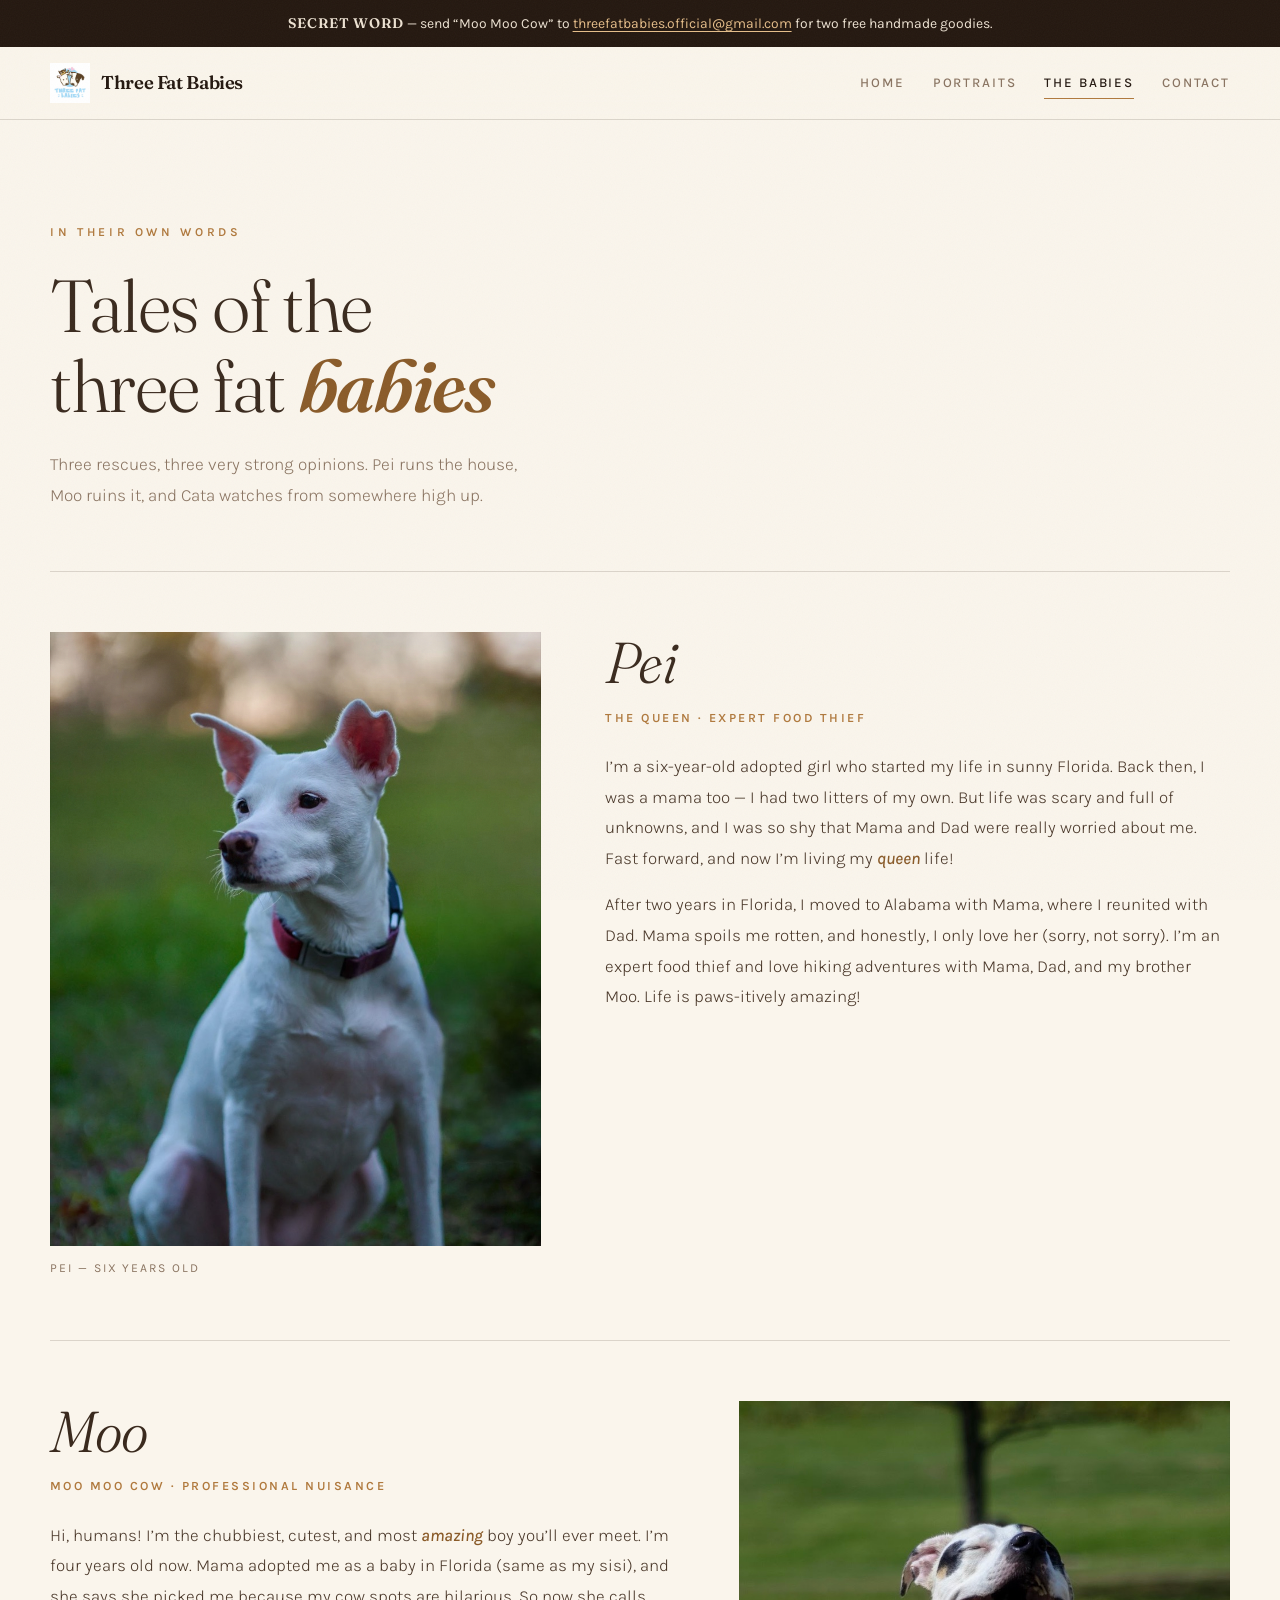
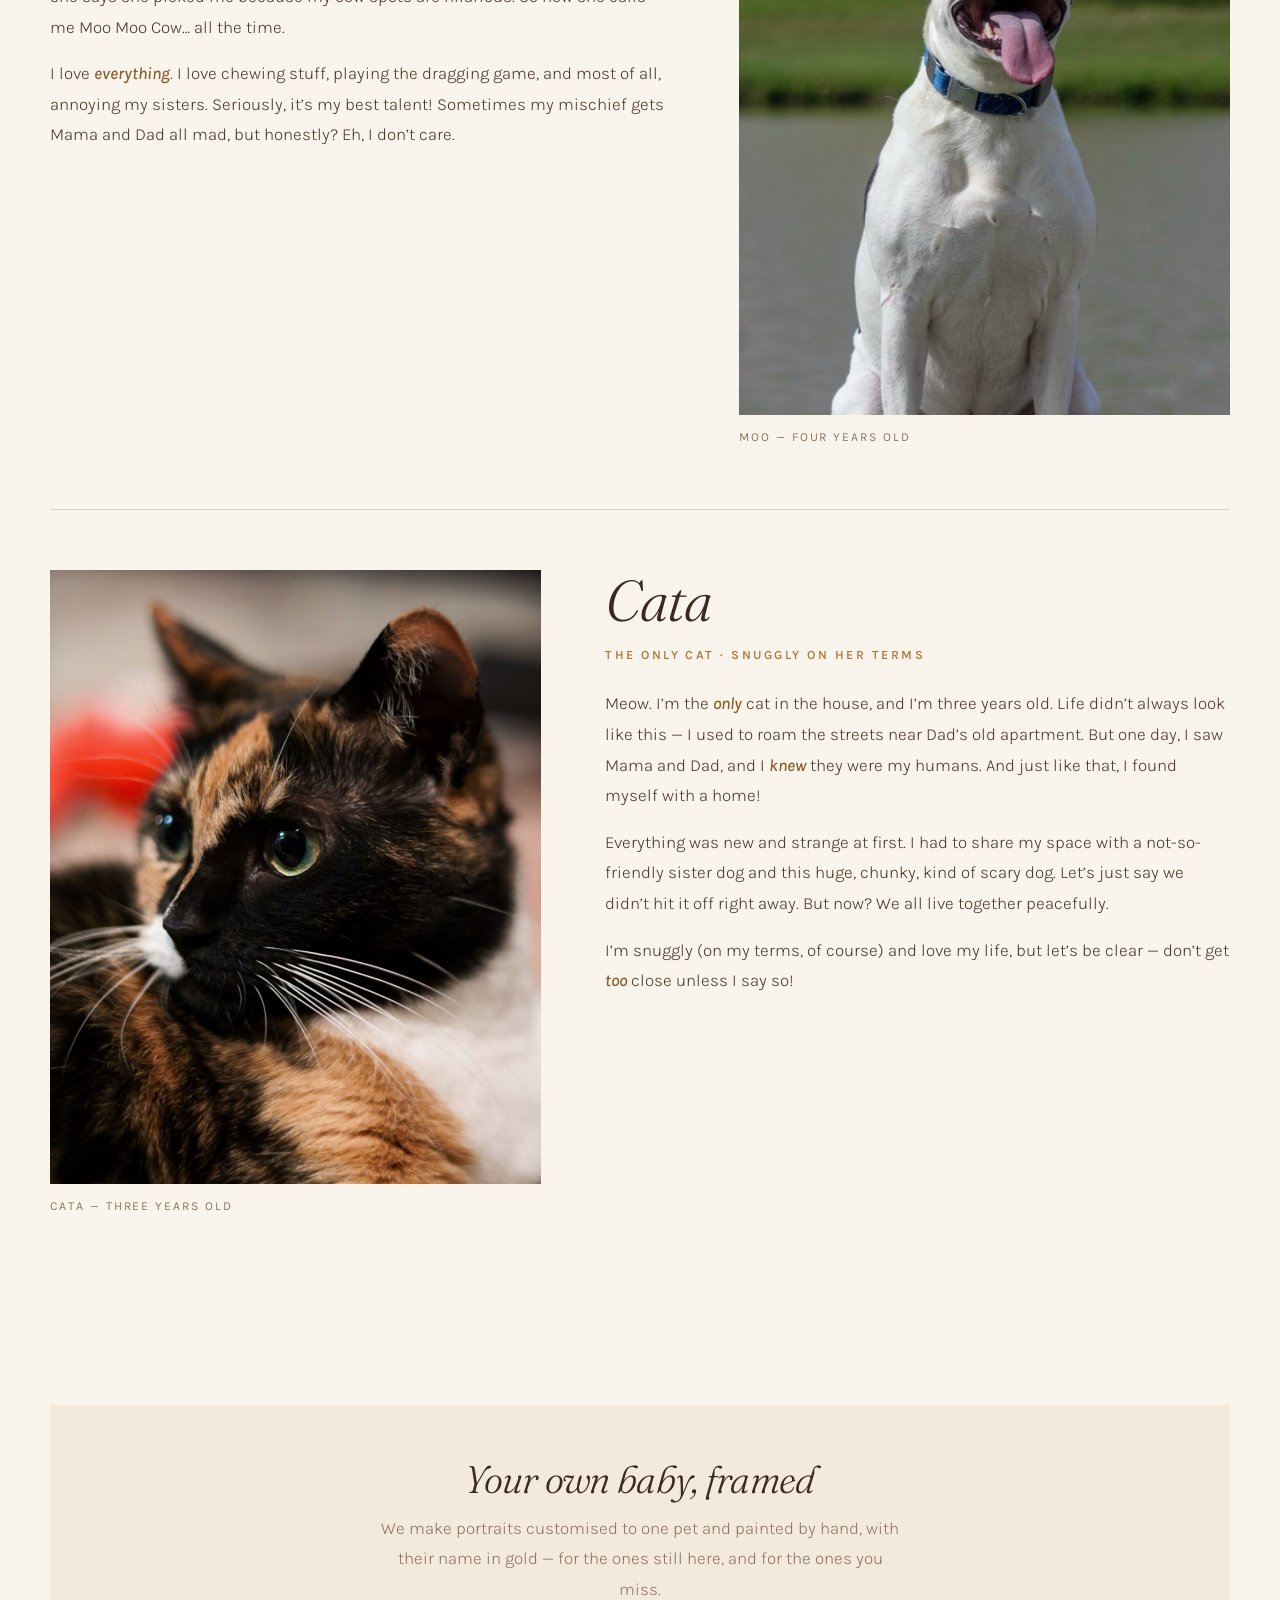
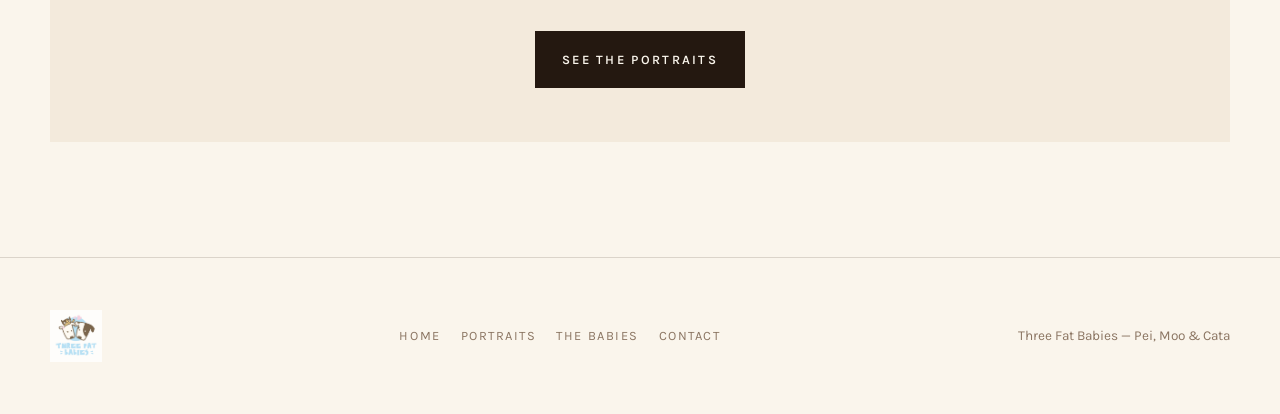
==== babies/index.html @ aceafed8 "Ship the Atelier design as a four-page memorial-first site Keeps version 2 and drops the other four." ====
<!DOCTYPE html>
<html lang="en">
<head>
<meta charset="utf-8">
<meta name="viewport" content="width=device-width, initial-scale=1">
<title>The Babies — Three Fat Babies</title>
<meta name="description" content="Tales of Pei, Moo and Cata — three rescues, three very strong opinions, in their own words.">
<link rel="icon" href="../assets/logo.png">
<link rel="preconnect" href="https://fonts.googleapis.com">
<link rel="preconnect" href="https://fonts.gstatic.com" crossorigin>
<link href="https://fonts.googleapis.com/css2?family=Fraunces:ital,opsz,wght@0,9..144,300;0,9..144,400;0,9..144,600;1,9..144,400&family=Karla:wght@300;400;500;600&display=swap" rel="stylesheet">
<link rel="stylesheet" href="../assets/site.css">
</head>
<body>
<a class="skip" href="#main">Skip to content</a>

<div class="ribbon">
  <b>SECRET WORD</b> — send &ldquo;Moo Moo Cow&rdquo; to
  <a href="mailto:threefatbabies.official@gmail.com?subject=Moo%20Moo%20Cow">threefatbabies.official@gmail.com</a> for two free handmade goodies.
</div>

<header class="top">
  <div class="wrap top-in">
    <a class="brand" href="../index.html"><img src="../assets/logo.png" alt=""><span>Three Fat Babies</span></a>
    <nav class="links" id="links"><a href="../index.html">Home</a><a href="../portraits/index.html">Portraits</a><a href="../babies/index.html" aria-current="page">The Babies</a><a href="../contact/index.html">Contact</a></nav>
    <button class="burger" id="burger" aria-label="Menu" aria-expanded="false" aria-controls="links">Menu</button>
  </div>
</header>

<main id="main">
<section class="phero wrap">
  <div class="kicker">In their own words</div>
  <h1>Tales of the<br>three fat <em>babies</em></h1>
  <p class="lede">Three rescues, three very strong opinions. Pei runs the house, Moo ruins it,
  and Cata watches from somewhere high up.</p>
</section>

<div class="wrap">
  <article class="pet rv">
    <div class="pet-media">
      <img src="../assets/pei.jpg" alt="Pei, a white dog with large pink ears, sitting in evening grass">
      <div class="pet-cap">Pei — six years old</div>
    </div>
    <div class="pet-body">
      <h3>Pei</h3>
      <div class="pet-role">The Queen &middot; Expert Food Thief</div>
      <p>I&rsquo;m a six-year-old adopted girl who started my life in sunny Florida. Back then, I was a mama
      too &mdash; I had two litters of my own. But life was scary and full of unknowns, and I was so shy that
      Mama and Dad were really worried about me. Fast forward, and now I&rsquo;m living my <em>queen</em> life!</p>
      <p>After two years in Florida, I moved to Alabama with Mama, where I reunited with Dad. Mama spoils me
      rotten, and honestly, I only love her (sorry, not sorry). I&rsquo;m an expert food thief and love hiking
      adventures with Mama, Dad, and my brother Moo. Life is paws-itively amazing!</p>
    </div>
  </article>

  <article class="pet rv">
    <div class="pet-media">
      <img src="../assets/moo.jpg" alt="Moo, a white dog with black cow-like spots, laughing with his tongue out" loading="lazy">
      <div class="pet-cap">Moo — four years old</div>
    </div>
    <div class="pet-body">
      <h3>Moo</h3>
      <div class="pet-role">Moo Moo Cow &middot; Professional Nuisance</div>
      <p>Hi, humans! I&rsquo;m the chubbiest, cutest, and most <em>amazing</em> boy you&rsquo;ll ever meet. I&rsquo;m four years
      old now. Mama adopted me as a baby in Florida (same as my sisi), and she says she picked me because my
      cow spots are hilarious. So now she calls me Moo Moo Cow&hellip; all the time.</p>
      <p>I love <em>everything</em>. I love chewing stuff, playing the dragging game, and most of all,
      annoying my sisters. Seriously, it&rsquo;s my best talent! Sometimes my mischief gets Mama and Dad all mad,
      but honestly? Eh, I don&rsquo;t care.</p>
    </div>
  </article>

  <article class="pet rv">
    <div class="pet-media">
      <img src="../assets/cata.jpg" alt="Cata, a tortoiseshell cat with green eyes, looking off to the side" loading="lazy">
      <div class="pet-cap">Cata — three years old</div>
    </div>
    <div class="pet-body">
      <h3>Cata</h3>
      <div class="pet-role">The Only Cat &middot; Snuggly On Her Terms</div>
      <p>Meow. I&rsquo;m the <em>only</em> cat in the house, and I&rsquo;m three years old. Life didn&rsquo;t always look like
      this &mdash; I used to roam the streets near Dad&rsquo;s old apartment. But one day, I saw Mama and Dad, and I
      <em>knew</em> they were my humans. And just like that, I found myself with a home!</p>
      <p>Everything was new and strange at first. I had to share my space with a not-so-friendly sister dog
      and this huge, chunky, kind of scary dog. Let&rsquo;s just say we didn&rsquo;t hit it off right away. But now? We
      all live together peacefully.</p>
      <p>I&rsquo;m snuggly (on my terms, of course) and love my life, but let&rsquo;s be clear &mdash; don&rsquo;t get
      <em>too</em> close unless I say so!</p>
    </div>
  </article>
</div>

<section class="wrap" style="padding-top:clamp(34px,5vw,60px)">
  <div class="commission rv">
    <h3>Your own baby, framed</h3>
    <p>We make portraits customised to one pet and painted by hand, with their name in gold &mdash;
    for the ones still here, and for the ones you miss.</p>
    <div style="margin-top:26px"><a class="btn solid" href="../portraits/index.html">See the portraits</a></div>
  </div>
</section>
</main>

<footer>
  <div class="wrap foot-in">
    <img src="../assets/logo.png" alt="">
    <nav class="foot-nav"><a href="../index.html">Home</a><a href="../portraits/index.html">Portraits</a><a href="../babies/index.html">The Babies</a><a href="../contact/index.html">Contact</a></nav>
    <p>Three Fat Babies — Pei, Moo &amp; Cata</p>
  </div>
</footer>

<script>
(function(){
  var b=document.getElementById('burger'),l=document.getElementById('links');
  function close(){l.classList.remove('open');b.textContent='Menu';b.setAttribute('aria-expanded','false');}
  b.addEventListener('click',function(){
    var o=l.classList.toggle('open');b.setAttribute('aria-expanded',o);b.textContent=o?'Close':'Menu';});
  l.addEventListener('click',function(e){if(e.target.tagName==='A')close();});
  document.addEventListener('keydown',function(e){if(e.key==='Escape')close();});
  window.addEventListener('resize',function(){if(window.innerWidth>860)close();});
  var els=document.querySelectorAll('.rv');
  if(!('IntersectionObserver' in window)){[].forEach.call(els,function(e){e.classList.add('in')});return;}
  var io=new IntersectionObserver(function(en){en.forEach(function(e){
    if(e.isIntersecting){e.target.classList.add('in');io.unobserve(e.target);}})},
    {rootMargin:'0px 0px -6% 0px',threshold:.06});
  [].forEach.call(els,function(el,i){el.style.transitionDelay=(i%4)*80+'ms';io.observe(el)});
})();
</script>
</body>
</html>
---- assets/site.css ----
/* Three Fat Babies — shared stylesheet
   Pages set --up to "" (root) or "../" (subpages) is not needed here;
   all asset URLs in this file are relative to THIS file (assets/). */

:root{
  --cream:#FAF5EC; --paper:#F3EADC; --espresso:#241810; --ink:#3A2A1E;
  --muted:#8A7461; --caramel:#B0793D; --caramel-d:#8A5B29;
  --line:rgba(58,42,30,.16);
  --ease:cubic-bezier(.32,.72,0,1);
}
*{box-sizing:border-box}
html{scroll-behavior:smooth;-webkit-text-size-adjust:100%}
body{
  margin:0;background:var(--cream);color:var(--ink);
  font-family:'Karla',ui-sans-serif,system-ui,sans-serif;font-size:17px;line-height:1.8;
  overflow-x:hidden;
}
body::before{ /* film grain */
  content:"";position:fixed;inset:0;pointer-events:none;z-index:999;opacity:.038;
  background-image:url("data:image/svg+xml,%3Csvg xmlns='http://www.w3.org/2000/svg' width='160' height='160'%3E%3Cfilter id='n'%3E%3CfeTurbulence type='fractalNoise' baseFrequency='.85' numOctaves='3'/%3E%3C/filter%3E%3Crect width='160' height='160' filter='url(%23n)'/%3E%3C/svg%3E");
}
h1,h2,h3,h4{font-family:'Fraunces',Georgia,serif;font-weight:400;line-height:1.08;margin:0;letter-spacing:-.018em}
img{max-width:100%;display:block}
a{color:var(--caramel-d)}
.wrap{width:min(1180px,100% - 40px);margin-inline:auto}
.narrow{width:min(720px,100% - 40px);margin-inline:auto}
.rule{height:1px;background:var(--line);border:0;margin:0}
.skip{position:absolute;left:-9999px;top:0;background:var(--espresso);color:var(--cream);padding:12px 20px;z-index:200}
.skip:focus{left:0}
a:focus-visible,button:focus-visible{outline:2px solid var(--caramel);outline-offset:3px}

/* ---------- ribbon ---------- */
.ribbon{background:var(--espresso);color:#EDE2D2;text-align:center;padding:11px 20px;font-size:.87rem}
.ribbon a{color:#E6BE8A;text-decoration:underline;text-underline-offset:3px}
.ribbon b{font-family:'Fraunces',Georgia,serif;font-weight:600;letter-spacing:.06em}

/* ---------- header ---------- */
header.top{position:sticky;top:0;z-index:70;background:rgba(250,245,236,.9);backdrop-filter:blur(14px);border-bottom:1px solid var(--line)}
.top-in{display:flex;align-items:center;justify-content:space-between;gap:16px;padding:16px 0}
.brand{display:flex;align-items:center;gap:11px;text-decoration:none;color:var(--espresso)}
.brand img{width:40px;height:40px;object-fit:contain}
.brand span{font-family:'Fraunces',Georgia,serif;font-size:1.16rem;font-weight:600;letter-spacing:-.02em;white-space:nowrap}
nav.links{display:flex;gap:28px}
nav.links a{
  font-size:.83rem;letter-spacing:.14em;text-transform:uppercase;font-weight:500;
  color:var(--muted);text-decoration:none;position:relative;padding:4px 0;transition:color .4s var(--ease);
}
nav.links a::after{content:"";position:absolute;left:0;bottom:0;height:1px;width:0;background:var(--caramel);transition:width .5s var(--ease)}
nav.links a:hover,nav.links a[aria-current="page"]{color:var(--espresso)}
nav.links a[aria-current="page"]::after,nav.links a:hover::after{width:100%}
.burger{display:none;border:1px solid var(--line);background:none;border-radius:2px;padding:9px 12px;cursor:pointer;color:var(--ink);font-size:.95rem;font-family:inherit}
@media(max-width:860px){
  nav.links{position:fixed;inset:0;background:var(--cream);flex-direction:column;justify-content:center;
    align-items:center;gap:22px;opacity:0;pointer-events:none;transition:opacity .4s var(--ease);z-index:80}
  nav.links a{font-family:'Fraunces',Georgia,serif;font-size:1.9rem;text-transform:none;letter-spacing:-.02em;color:var(--espresso)}
  nav.links.open{opacity:1;pointer-events:auto}
  .burger{display:block;position:relative;z-index:90}
}

/* ---------- buttons ---------- */
.btn{
  display:inline-flex;align-items:center;gap:14px;text-decoration:none;
  font-size:.8rem;letter-spacing:.18em;text-transform:uppercase;font-weight:600;
  padding:16px 26px;border:1px solid var(--espresso);color:var(--espresso);background:none;
  transition:all .5s var(--ease);
}
.btn:hover{background:var(--espresso);color:var(--cream);gap:20px}
.btn.solid{background:var(--espresso);color:var(--cream)}
.btn.solid:hover{background:var(--caramel-d);border-color:var(--caramel-d)}
.btn-row{display:flex;gap:14px;flex-wrap:wrap;margin-top:36px}

/* ---------- sections ---------- */
section{padding:clamp(60px,9vw,118px) 0}
.kicker{font-size:.76rem;letter-spacing:.3em;text-transform:uppercase;color:var(--caramel);margin-bottom:22px;font-weight:600}
.sec-head{display:flex;align-items:baseline;gap:20px;margin-bottom:clamp(30px,5vw,56px);flex-wrap:wrap}
.sec-num{font-family:'Fraunces',Georgia,serif;font-size:.9rem;color:var(--caramel);font-weight:600;letter-spacing:.1em}
.sec-head h2{font-size:clamp(2rem,5vw,3.4rem);font-weight:300;flex:1 1 320px}
.sec-head h2 em{font-style:italic;font-weight:600}
.sec-head p{margin:0;color:var(--muted);max-width:34ch;font-size:.97rem;flex:0 1 320px}

/* ---------- page hero ---------- */
.phero{padding:clamp(52px,8vw,104px) 0 clamp(34px,5vw,60px)}
.phero h1{font-size:clamp(2.4rem,6.6vw,4.6rem);font-weight:300}
.phero h1 em{font-style:italic;font-weight:600;color:var(--caramel-d)}
.phero .lede{margin:24px 0 0;max-width:48ch;color:var(--muted);font-size:1.08rem;font-weight:300}

/* ---------- commissions ---------- */
.work{padding:clamp(34px,5vw,64px) 0;border-top:1px solid var(--line)}
.work-head{display:flex;align-items:baseline;gap:18px;flex-wrap:wrap;margin-bottom:26px}
.work-head h3{font-size:clamp(1.9rem,4.6vw,3rem);font-weight:300;font-style:italic}
.work-head .sub{font-size:.76rem;letter-spacing:.2em;text-transform:uppercase;color:var(--caramel);font-weight:600}
.work-grid{display:grid;gap:clamp(14px,2.2vw,24px)}
.w5{grid-template-columns:2fr 1fr 1fr}
.w3{grid-template-columns:1.6fr 1fr 1fr}
.w2{grid-template-columns:1fr 1fr}
.work-grid figure{margin:0}
.work-grid a{display:block;overflow:hidden;background:var(--paper);height:100%}
.work-grid img{width:100%;height:100%;object-fit:cover;filter:saturate(.95);transition:transform .9s var(--ease)}
.work-grid a:hover img{transform:scale(1.04)}
.tall{grid-row:span 2}
.plate{font-size:.72rem;letter-spacing:.14em;text-transform:uppercase;color:var(--muted);margin-top:9px}

/* ---------- specs / commission ---------- */
.specs{display:grid;grid-template-columns:repeat(auto-fit,minmax(210px,1fr));gap:clamp(20px,3vw,40px);
  margin-top:clamp(40px,6vw,70px);padding-top:34px;border-top:1px solid var(--line)}
.spec .n{font-family:'Fraunces',Georgia,serif;font-size:.8rem;color:var(--caramel);letter-spacing:.14em;font-weight:600}
.spec h4{font-size:1.3rem;font-weight:400;margin:8px 0 7px}
.spec p{margin:0;font-size:.93rem;color:var(--muted);font-weight:300}
.commission{margin-top:clamp(40px,6vw,68px);background:var(--paper);padding:clamp(28px,5vw,54px);text-align:center}
.commission h3{font-size:clamp(1.6rem,4vw,2.4rem);font-weight:300;font-style:italic}
.commission p{margin:12px auto 0;max-width:52ch;color:var(--muted);font-weight:300}

/* ---------- manifesto ---------- */
.manifesto{background:var(--paper);padding:clamp(40px,7vw,86px) 0}
.manifesto p{font-family:'Fraunces',Georgia,serif;font-weight:300;font-size:clamp(1.18rem,2.7vw,1.7rem);line-height:1.55;color:var(--espresso);margin:0}
.manifesto p+p{margin-top:24px}
.manifesto strong{font-weight:600;font-style:italic;color:var(--caramel-d)}
.dropcap::first-letter{font-family:'Fraunces',Georgia,serif;float:left;font-size:4.1em;line-height:.78;padding:6px 14px 0 0;font-weight:600;color:var(--caramel)}

/* ---------- pets ---------- */
.pet{display:grid;grid-template-columns:.88fr 1.12fr;gap:clamp(24px,5vw,68px);align-items:start;padding:clamp(34px,5vw,60px) 0;border-top:1px solid var(--line)}
.pet:nth-of-type(even){grid-template-columns:1.12fr .88fr}
.pet:nth-of-type(even) .pet-media{order:2}
.pet-media img{width:100%;aspect-ratio:4/5;object-fit:cover;filter:saturate(.92)}
.pet-cap{font-size:.76rem;letter-spacing:.16em;text-transform:uppercase;color:var(--muted);margin-top:12px}
.pet-body h3{font-size:clamp(2.2rem,5.6vw,3.6rem);font-weight:300;font-style:italic}
.pet-role{font-size:.78rem;letter-spacing:.2em;text-transform:uppercase;color:var(--caramel);margin:12px 0 22px;font-weight:600}
.pet-body p{margin:0;font-weight:300;color:#493729}
.pet-body p+p{margin-top:16px}
.pet-body em{font-style:italic;color:var(--caramel-d);font-weight:500}

/* ---------- contact ---------- */
.contact{background:var(--espresso);color:#EDE2D2}
.contact h2,.contact h1{color:#F6EEE1;font-size:clamp(2.1rem,6vw,4rem);font-weight:300}
.contact h2 em,.contact h1 em{font-style:italic;color:#E6BE8A}
.contact p{color:rgba(237,226,210,.66);font-weight:300;max-width:46ch}
.mailto{
  display:inline-block;margin-top:30px;font-family:'Fraunces',Georgia,serif;font-size:clamp(1.05rem,3.2vw,1.9rem);
  color:#F6EEE1;text-decoration:none;border-bottom:1px solid rgba(230,190,138,.5);padding-bottom:7px;
  transition:border-color .5s var(--ease),color .5s var(--ease);overflow-wrap:anywhere;
}
.mailto:hover{color:#E6BE8A;border-color:#E6BE8A}
.contact .btn{border-color:rgba(237,226,210,.4);color:#EDE2D2;margin-top:34px}
.contact .btn:hover{background:#EDE2D2;color:var(--espresso);border-color:#EDE2D2}

/* ---------- footer ---------- */
footer{padding:52px 0;border-top:1px solid var(--line)}
.foot-in{display:flex;justify-content:space-between;gap:20px;flex-wrap:wrap;align-items:center}
footer p{margin:0;font-size:.85rem;color:var(--muted)}
footer img{width:52px;opacity:.8}
.foot-nav{display:flex;gap:20px;flex-wrap:wrap}
.foot-nav a{font-size:.8rem;letter-spacing:.12em;text-transform:uppercase;color:var(--muted);text-decoration:none}
.foot-nav a:hover{color:var(--espresso)}

/* ---------- reveal ---------- */
.rv{opacity:0;transform:translateY(26px);transition:opacity 1s var(--ease),transform 1s var(--ease)}
.rv.in{opacity:1;transform:none}
@media(prefers-reduced-motion:reduce){
  .rv{opacity:1;transform:none;transition:none}
  html{scroll-behavior:auto}
  *{animation:none!important}
}
@media(max-width:860px){
  .w5,.w3{grid-template-columns:1fr 1fr}
  .tall{grid-row:auto}
  .pet,.pet:nth-of-type(even){grid-template-columns:1fr}
  .pet:nth-of-type(even) .pet-media{order:0}
}
@media(max-width:560px){
  .w5,.w3,.w2{grid-template-columns:1fr}
  .wrap,.narrow{width:min(1180px,100% - 32px)}
}
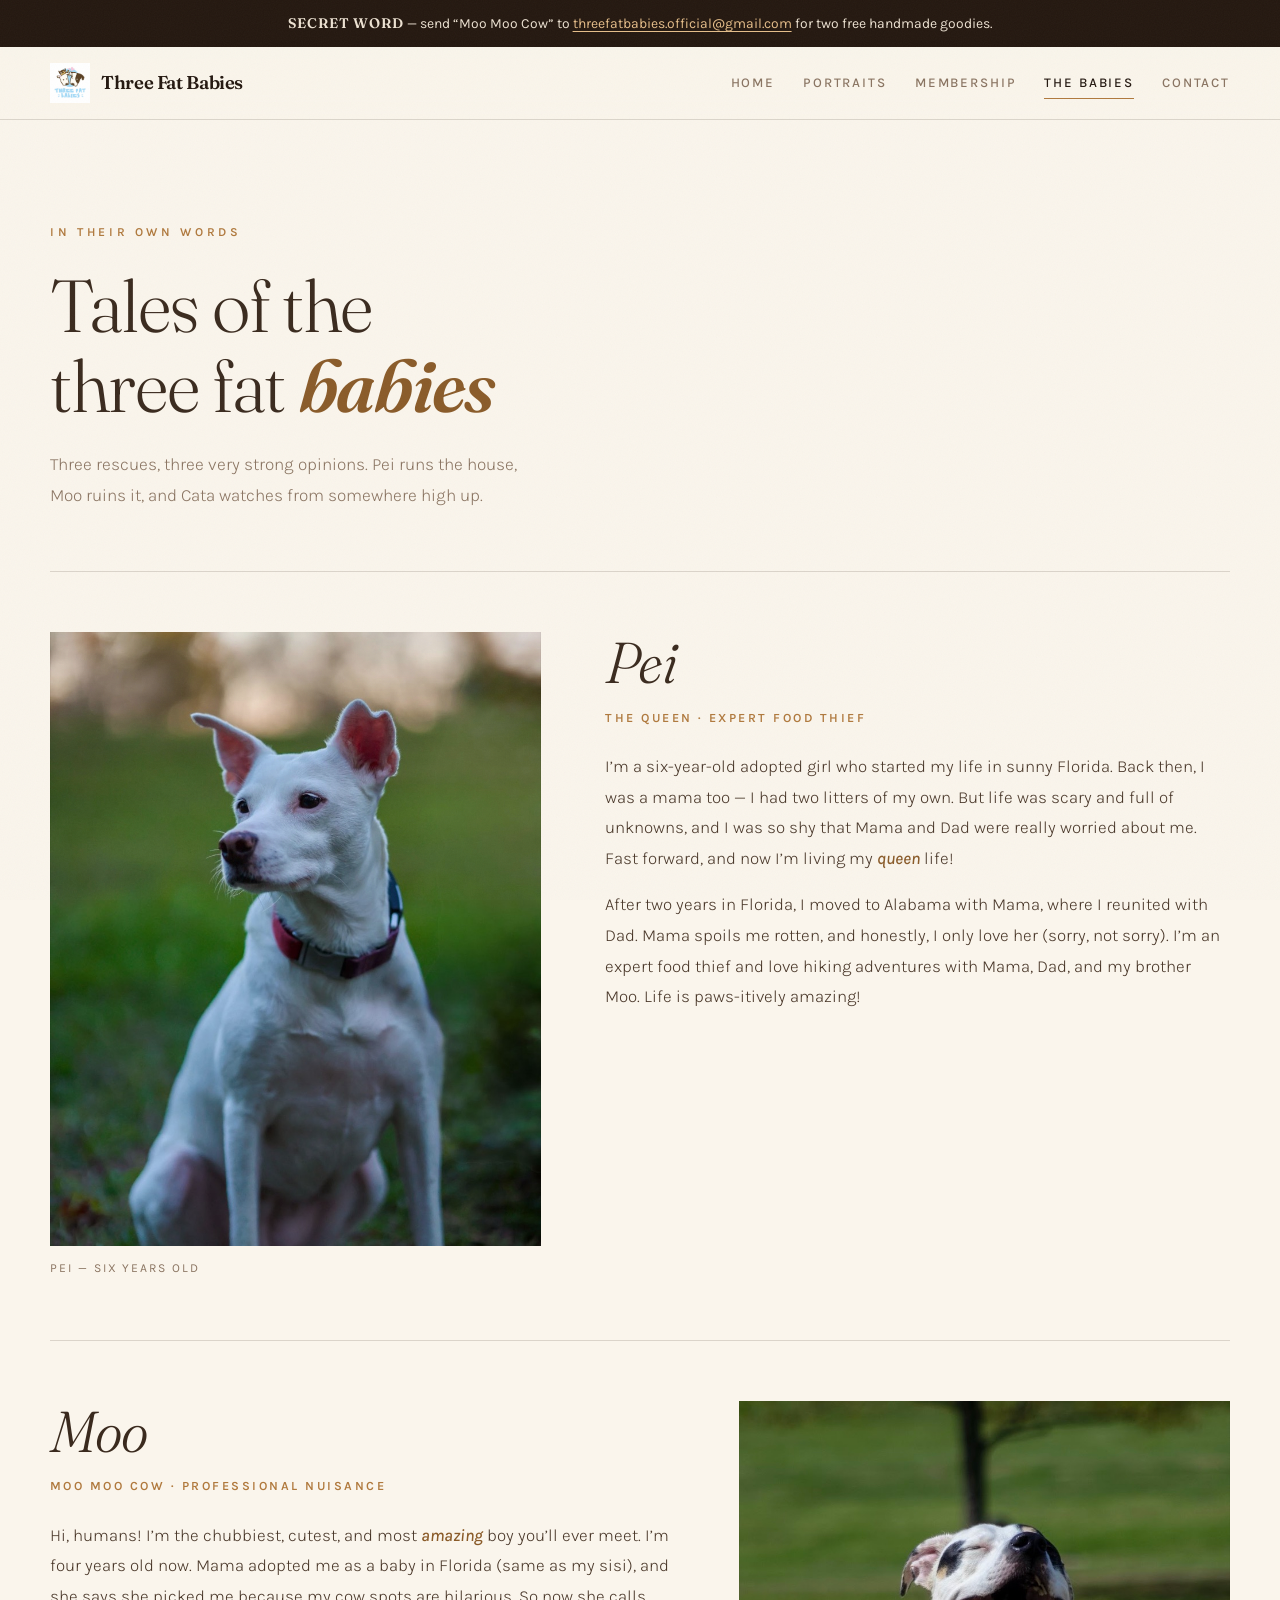
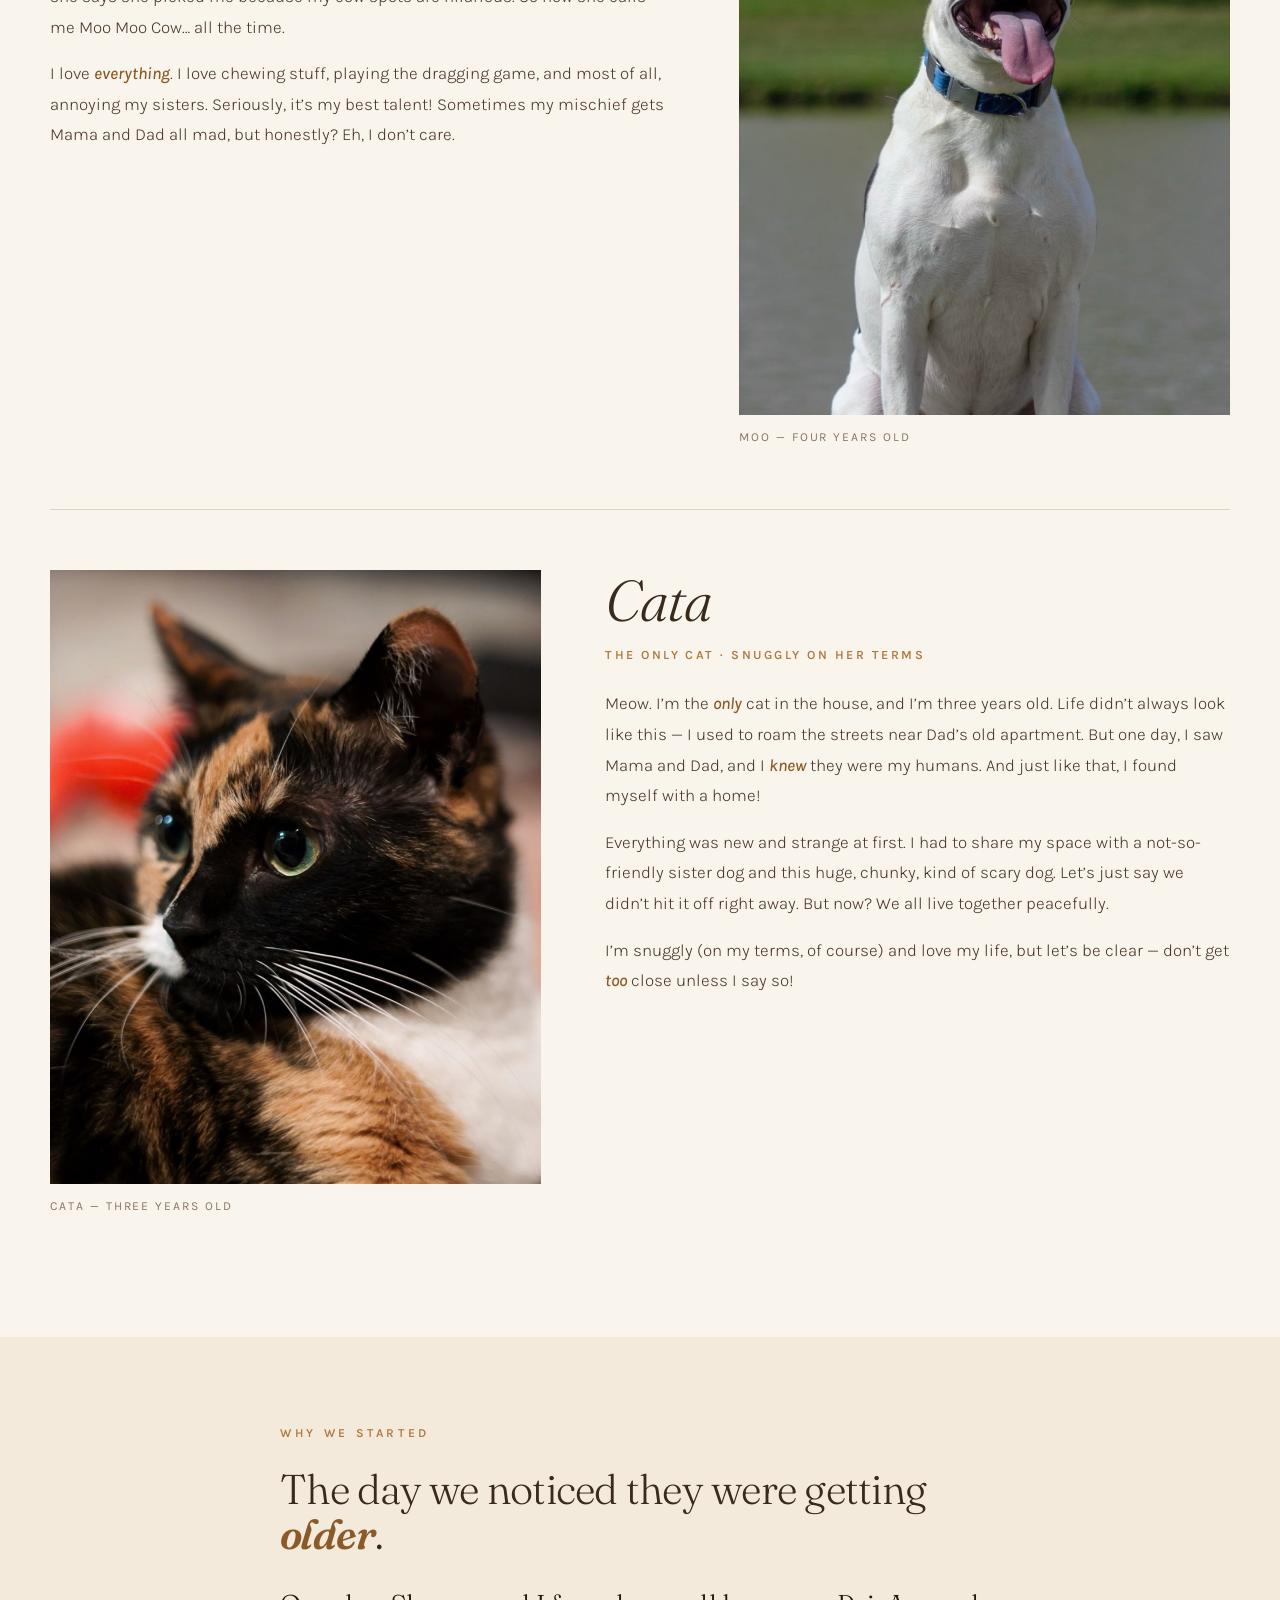
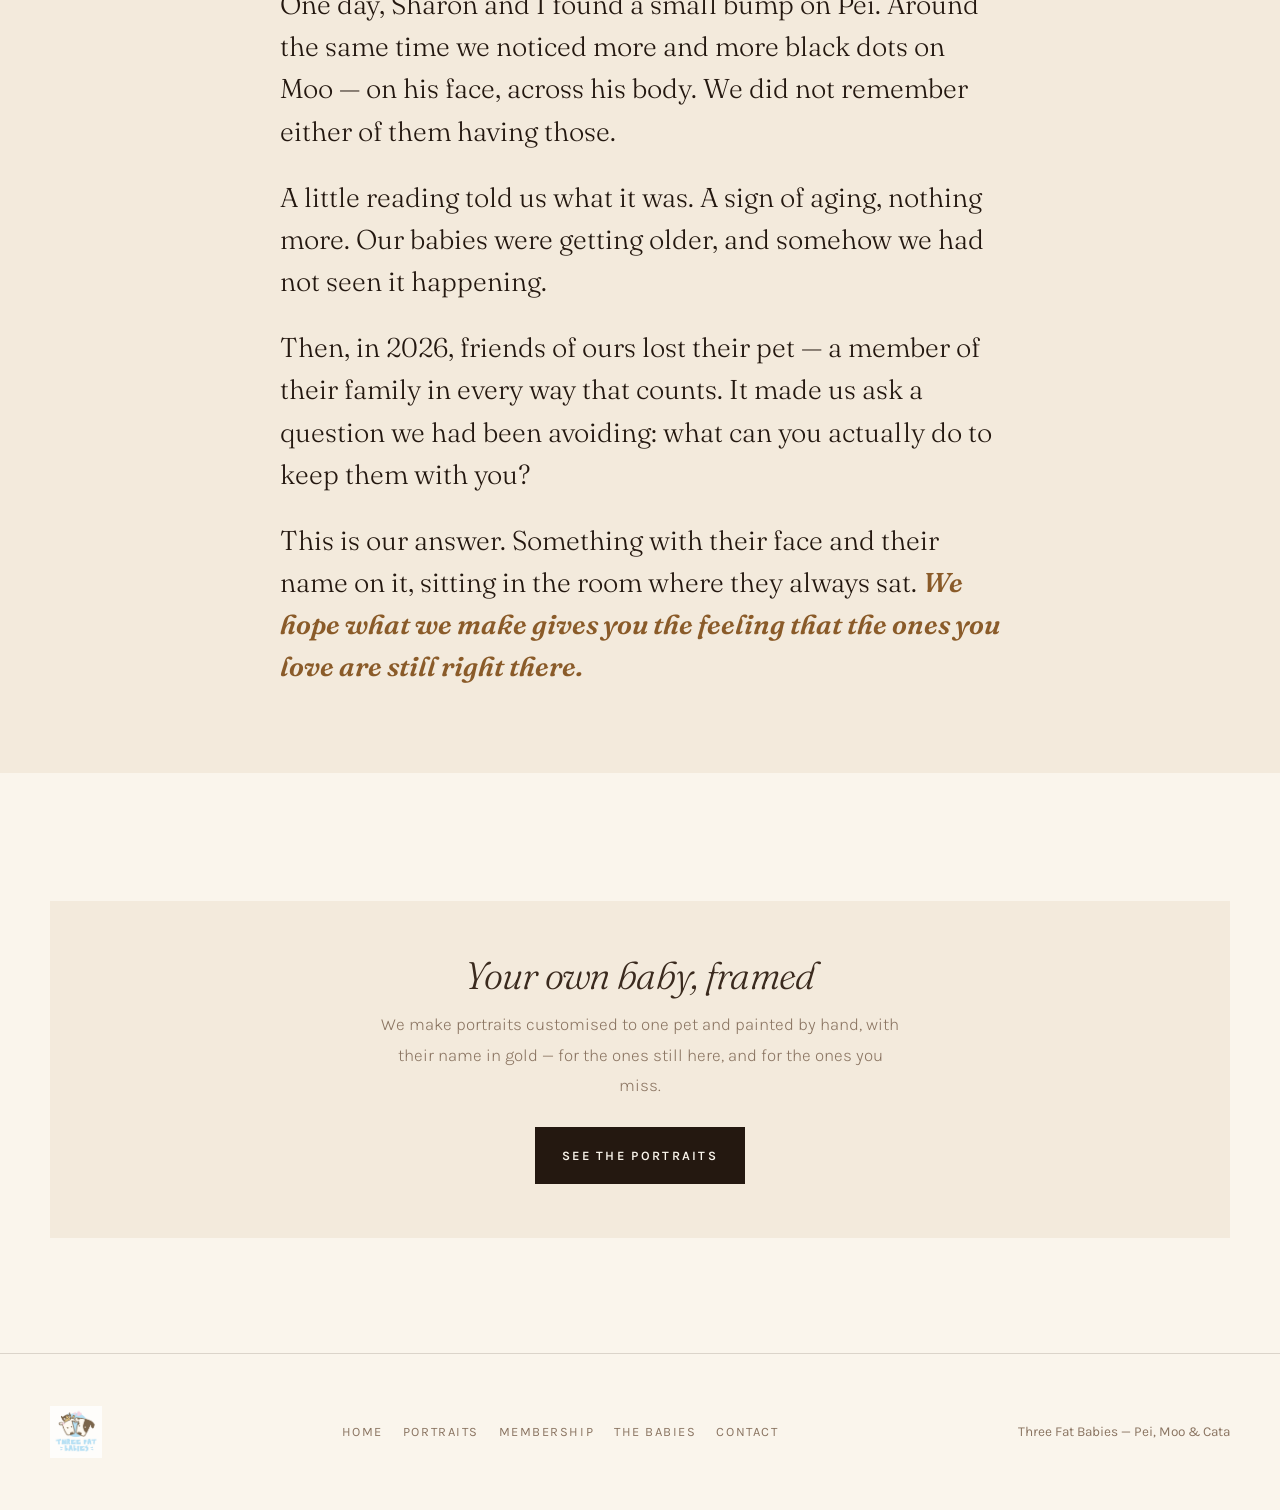
==== commit 809714b3: "Add lifetime membership page and the why-we-started story - membership/: what it includes, $299 once" ====
--- a/babies/index.html
+++ b/babies/index.html
@@ -22,7 +22,7 @@
 <header class="top">
   <div class="wrap top-in">
     <a class="brand" href="../index.html"><img src="../assets/logo.png" alt=""><span>Three Fat Babies</span></a>
-    <nav class="links" id="links"><a href="../index.html">Home</a><a href="../portraits/index.html">Portraits</a><a href="../babies/index.html" aria-current="page">The Babies</a><a href="../contact/index.html">Contact</a></nav>
+    <nav class="links" id="links"><a href="../index.html">Home</a><a href="../portraits/index.html">Portraits</a><a href="../membership/index.html">Membership</a><a href="../babies/index.html" aria-current="page">The Babies</a><a href="../contact/index.html">Contact</a></nav>
     <button class="burger" id="burger" aria-label="Menu" aria-expanded="false" aria-controls="links">Menu</button>
   </div>
 </header>
@@ -90,6 +90,22 @@
   </article>
 </div>
 
+<div class="manifesto" id="why" style="margin-top:clamp(34px,5vw,60px)">
+  <div class="narrow rv">
+    <div class="kicker">Why we started</div>
+    <h2 style="font-size:clamp(1.7rem,4.2vw,2.6rem);font-weight:300;margin-bottom:26px">The day we noticed they were getting <em style="font-style:italic;font-weight:600;color:var(--caramel-d)">older</em>.</h2>
+    <p>One day, Sharon and I found a small bump on Pei. Around the same time we noticed more and more
+    black dots on Moo &mdash; on his face, across his body. We did not remember either of them having those.</p>
+    <p>A little reading told us what it was. A sign of aging, nothing more. Our babies were getting
+    older, and somehow we had not seen it happening.</p>
+    <p>Then, in 2026, friends of ours lost their pet &mdash; a member of their family in every way that
+    counts. It made us ask a question we had been avoiding: what can you actually do to keep them with you?</p>
+    <p>This is our answer. Something with their face and their name on it, sitting in the room where
+    they always sat. <strong>We hope what we make gives you the feeling that the ones you love are
+    still right there.</strong></p>
+  </div>
+</div>
+
 <section class="wrap" style="padding-top:clamp(34px,5vw,60px)">
   <div class="commission rv">
     <h3>Your own baby, framed</h3>
@@ -103,7 +119,7 @@
 <footer>
   <div class="wrap foot-in">
     <img src="../assets/logo.png" alt="">
-    <nav class="foot-nav"><a href="../index.html">Home</a><a href="../portraits/index.html">Portraits</a><a href="../babies/index.html">The Babies</a><a href="../contact/index.html">Contact</a></nav>
+    <nav class="foot-nav"><a href="../index.html">Home</a><a href="../portraits/index.html">Portraits</a><a href="../membership/index.html">Membership</a><a href="../babies/index.html">The Babies</a><a href="../contact/index.html">Contact</a></nav>
     <p>Three Fat Babies — Pei, Moo &amp; Cata</p>
   </div>
 </footer>
--- a/assets/site.css
+++ b/assets/site.css
@@ -110,6 +110,26 @@
 .commission h3{font-size:clamp(1.6rem,4vw,2.4rem);font-weight:300;font-style:italic}
 .commission p{margin:12px auto 0;max-width:52ch;color:var(--muted);font-weight:300}
 
+/* ---------- membership ---------- */
+.price{display:grid;grid-template-columns:1fr 1fr;gap:clamp(16px,2.4vw,28px);margin-top:clamp(30px,5vw,56px)}
+.price-card{border:1px solid var(--line);padding:clamp(26px,4vw,44px);background:var(--cream)}
+.price-card.launch{background:var(--espresso);color:#EDE2D2;border-color:var(--espresso)}
+.price-card .lbl{font-size:.74rem;letter-spacing:.2em;text-transform:uppercase;color:var(--caramel);font-weight:600}
+.price-card.launch .lbl{color:#E6BE8A}
+.price-card .amt{font-family:'Fraunces',Georgia,serif;font-size:clamp(2.8rem,7vw,4.4rem);font-weight:300;line-height:1;margin:14px 0 6px;letter-spacing:-.03em}
+.price-card .amt small{font-size:.32em;letter-spacing:.04em;color:var(--muted);font-family:'Karla',sans-serif;margin-left:6px}
+.price-card.launch .amt small{color:rgba(237,226,210,.6)}
+.price-card p{margin:10px 0 0;font-size:.95rem;font-weight:300;color:var(--muted)}
+.price-card.launch p{color:rgba(237,226,210,.72)}
+.terms{margin-top:clamp(36px,5vw,60px);border-top:1px solid var(--line);padding-top:30px}
+.terms h3{font-size:1.4rem;font-weight:400;font-style:italic;margin-bottom:14px}
+.terms ul{margin:0;padding-left:1.1em;color:var(--muted);font-weight:300;font-size:.96rem}
+.terms li+li{margin-top:8px}
+.qa{display:grid;grid-template-columns:repeat(auto-fit,minmax(280px,1fr));gap:clamp(22px,3vw,44px)}
+.qa h4{font-size:1.24rem;font-weight:400;margin-bottom:8px}
+.qa p{margin:0;font-size:.95rem;color:var(--muted);font-weight:300}
+@media(max-width:700px){.price{grid-template-columns:1fr}}
+
 /* ---------- manifesto ---------- */
 .manifesto{background:var(--paper);padding:clamp(40px,7vw,86px) 0}
 .manifesto p{font-family:'Fraunces',Georgia,serif;font-weight:300;font-size:clamp(1.18rem,2.7vw,1.7rem);line-height:1.55;color:var(--espresso);margin:0}
